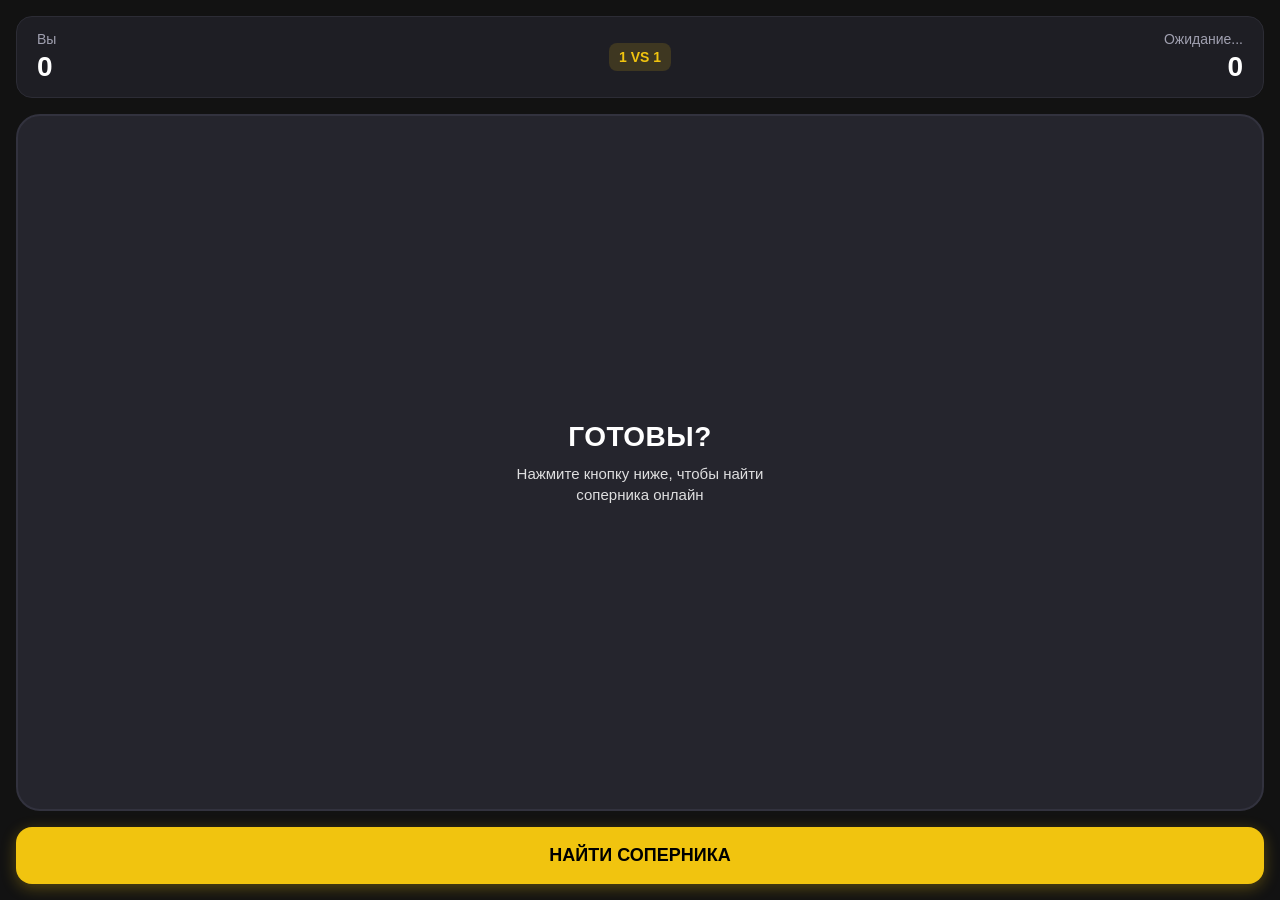
==== index.html @ ab78e8bd "Add initial HTML structure for online duel game" ====
<!DOCTYPE html>
<html lang="ru">
<head>
    <meta charset="UTF-8">
    <meta name="viewport" content="width=device-width, initial-scale=1.0, maximum-scale=1.0, user-scalable=no">
    <title>Онлайн Дуэль 1 на 1</title>
    <script src="https://telegram.org"></script>
    <style>
        * { box-sizing: border-box; user-select: none; -webkit-tap-highlight-color: transparent; }
        body, html { margin: 0; padding: 0; width: 100%; height: 100%; font-family: -apple-system, BlinkMacSystemFont, sans-serif; overflow: hidden; background: #121212; color: white; }
        .app { display: flex; flex-direction: column; height: 100vh; padding: 16px; justify-content: space-between; }
        
        .scoreboard { display: flex; justify-content: space-between; align-items: center; background: #1e1e24; padding: 14px 20px; border-radius: 16px; border: 1px solid #2c2c35; }
        .player { display: flex; flex-direction: column; width: 40%; }
        .player.right { text-align: right; }
        .p-name { font-size: 14px; color: #a0a0b0; margin-bottom: 4px; white-space: nowrap; overflow: hidden; text-overflow: ellipsis; }
        .p-score { font-size: 28px; font-weight: 800; }
        .vs { font-size: 14px; font-weight: bold; color: #f1c40f; background: rgba(241, 196, 15, 0.15); padding: 6px 10px; border-radius: 8px; }

        .arena { flex: 1; margin: 16px 0; border-radius: 24px; background: #25252d; display: flex; flex-direction: column; justify-content: center; align-items: center; text-align: center; padding: 20px; transition: background 0.1s; cursor: pointer; position: relative; border: 2px solid #32323e; }
        .arena.searching { background: #2c3e50; border-color: #3498db; }
        .arena.wait { background: #c0392b; border-color: #e74c3c; }
        .arena.go { background: #27ae60; border-color: #2ecc71; }
        
        .main-text { font-size: 28px; font-weight: 900; margin-bottom: 10px; letter-spacing: 0.5px; }
        .sub-text { font-size: 15px; opacity: 0.85; max-width: 260px; line-height: 1.4; }

        .action-btn { width: 100%; padding: 18px; font-size: 18px; font-weight: bold; border: none; border-radius: 16px; background: #f1c40f; color: #000; cursor: pointer; box-shadow: 0 4px 15px rgba(241, 196, 15, 0.3); }
        .action-btn:disabled { background: #333; color: #666; box-shadow: none; }
    </style>
</head>
<body>

<div class="app">
    <div class="scoreboard">
        <div class="player">
            <div class="p-name" id="my-name">Вы</div>
            <div class="p-score" id="my-score">0</div>
        </div>
        <div class="vs">1 VS 1</div>
        <div class="player right">
            <div class="p-name" id="opp-name">Ожидание...</div>
            <div class="p-score" id="opp-score">0</div>
        </div>
    </div>

    <div id="arena" class="arena">
        <div class="main-text" id="main-text">ГОТОВЫ?</div>
        <div class="sub-text" id="sub-text">Нажмите кнопку ниже, чтобы найти соперника онлайн</div>
    </div>

    <button id="action-btn" class="action-btn">НАЙТИ СОПЕРНИКА</button>
</div>

<script>
    if (window.Telegram && window.Telegram.WebApp) {
        const tg = window.Telegram.WebApp;
        tg.expand();
        if (tg.initDataUnsafe && tg.initDataUnsafe.user) {
            document.getElementById('my-name').innerText = tg.initDataUnsafe.user.first_name;
        }
    }

    const nicknames = ['Alex_Pro', 'Dmitry99', 'Killa_Rus', 'Maxon', 'Shadow77', 'Sanya_Win', 'Viper', 'Artem_GG'];
    let state = 'idle';
    let roundTimer = null;
    let botTimer = null;
    let startTime = 0;
    let myScore = 0;
    let oppScore = 0;

    const arena = document.getElementById('arena');
    const mainText = document.getElementById('main-text');
    const subText = document.getElementById('sub-text');
    const actionBtn = document.getElementById('action-btn');

    actionBtn.addEventListener('click', startMatchmaking);
    arena.addEventListener('pointerdown', handleTap);

    function startMatchmaking() {
        actionBtn.style.display = 'none';
        state = 'searching';
        arena.className = 'arena searching';
        mainText.innerText = 'ПОИСК ИГРОКА...';
        subText.innerText = 'Подбираем равного соперника';
        document.getElementById('opp-name').innerText = 'Поиск...';

        setTimeout(() => {
            const randomOpp = nicknames[Math.floor(Math.random() * nicknames.length)];
            document.getElementById('opp-name').innerText = randomOpp;
            startRound();
        }, 1500);
    }

    function startRound() {
        state = 'wait';
        arena.className = 'arena wait';
        mainText.innerText = 'ЖДИТЕ ЗЕЛЕНЫЙ';
        subText.innerText = 'Не нажимайте раньше времени!';

        const delay = Math.floor(Math.random() * 2500) + 1500;
        roundTimer = setTimeout(() => {
            state = 'go';
            startTime = Date.now();
            arena.className = 'arena go';
            mainText.innerText = 'ЖМИ СЕЙЧАС!';
            subText.innerText = 'Тапай по экрану!';

            if (window.Telegram && window.Telegram.WebApp && window.Telegram.WebApp.HapticFeedback) {
                window.Telegram.WebApp.HapticFeedback.impactOccurred('heavy');
            }

            const oppReaction = Math.floor(Math.random() * 160) + 230;
            botTimer = setTimeout(() => {
                if (state === 'go') {
                    finishRound(false, oppReaction + ' мс (соперник быстрее)');
                }
            }, oppReaction);

        }, delay);
    }

    function handleTap() {
        if (state === 'wait') {
            clearTimeout(roundTimer);
            finishRound(false, 'Фальстарт! Вы нажали слишком рано');
        } else if (state === 'go') {
            clearTimeout(botTimer);
            const myReaction = Date.now() - startTime;
            finishRound(true, 'Ваша реакция: ' + myReaction + ' мс');
        }
    }

    function finishRound(isWin, reason) {
        state = 'idle';
        arena.className = 'arena';
        if (isWin) {
            myScore++;
            document.getElementById('my-score').innerText = myScore;
            mainText.innerText = 'ВЫ ПОБЕДИЛИ!';
            mainText.style.color = '#2ecc71';
            if (window.Telegram && window.Telegram.WebApp && window.Telegram.WebApp.HapticFeedback) {
                window.Telegram.WebApp.HapticFeedback.notificationOccurred('success');
            }
        } else {
            oppScore++;
            document.getElementById('opp-score').innerText = oppScore;
            mainText.innerText = 'ПОРАЖЕНИЕ';
            mainText.style.color = '#e74c3c';
            if (window.Telegram && window.Telegram.WebApp && window.Telegram.WebApp.HapticFeedback) {
                window.Telegram.WebApp.HapticFeedback.notificationOccurred('error');
            }
        }
        subText.innerText = reason;
        actionBtn.innerText = 'ИГРАТЬ ЕЩЕ РАУНД';
        actionBtn.style.display = 'block';
        
        actionBtn.onclick = () => {
            mainText.style.color = 'white';
            actionBtn.style.display = 'none';
            startRound();
        };
    }
</script>
</body>
</html>
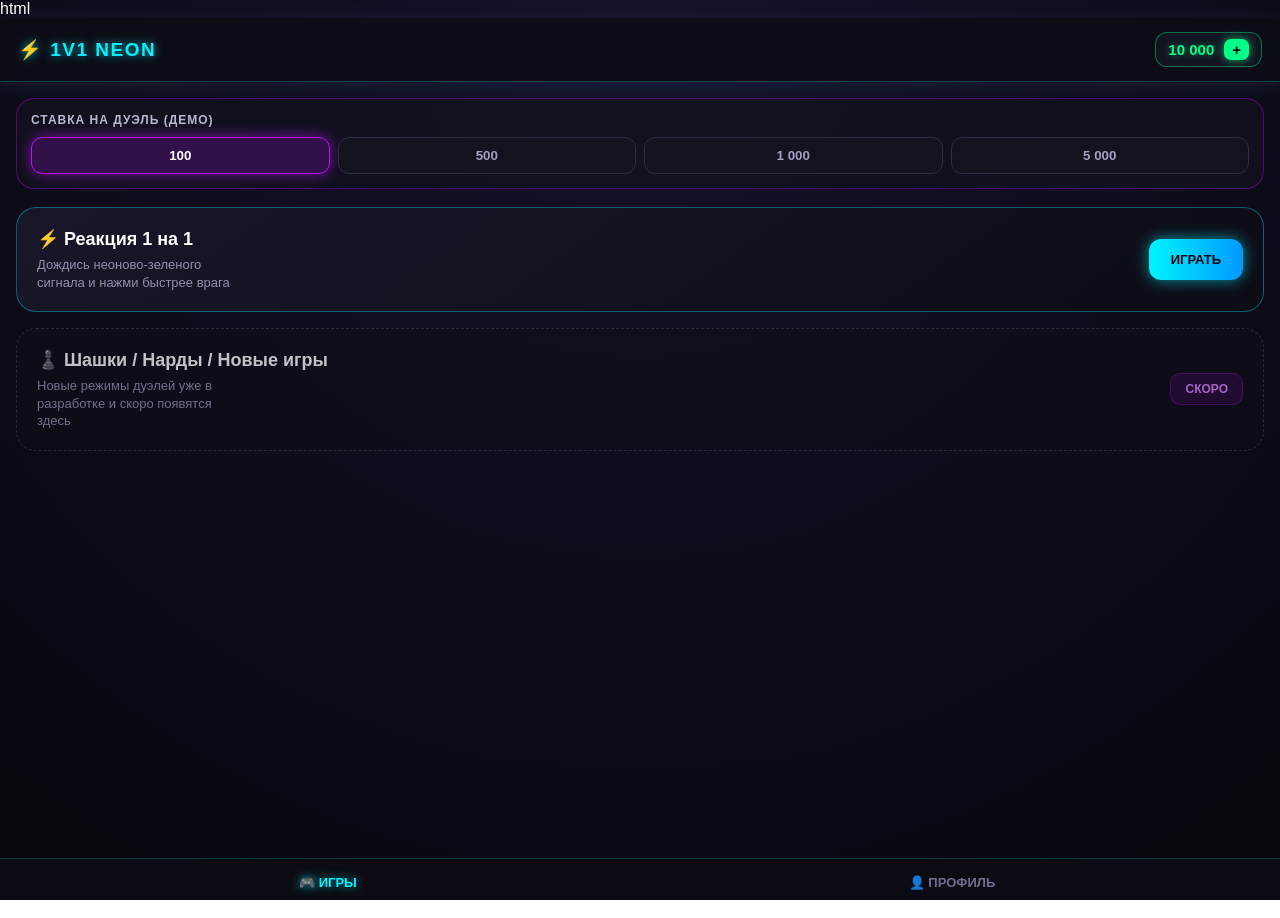
==== commit dcf8a61b: "Update index.html" ====
--- a/index.html
+++ b/index.html
@@ -1,166 +1,176 @@
+html
 <!DOCTYPE html>
 <html lang="ru">
 <head>
-    <meta charset="UTF-8">
-    <meta name="viewport" content="width=device-width, initial-scale=1.0, maximum-scale=1.0, user-scalable=no">
-    <title>Онлайн Дуэль 1 на 1</title>
-    <script src="https://telegram.org"></script>
-    <style>
-        * { box-sizing: border-box; user-select: none; -webkit-tap-highlight-color: transparent; }
-        body, html { margin: 0; padding: 0; width: 100%; height: 100%; font-family: -apple-system, BlinkMacSystemFont, sans-serif; overflow: hidden; background: #121212; color: white; }
-        .app { display: flex; flex-direction: column; height: 100vh; padding: 16px; justify-content: space-between; }
-        
-        .scoreboard { display: flex; justify-content: space-between; align-items: center; background: #1e1e24; padding: 14px 20px; border-radius: 16px; border: 1px solid #2c2c35; }
-        .player { display: flex; flex-direction: column; width: 40%; }
-        .player.right { text-align: right; }
-        .p-name { font-size: 14px; color: #a0a0b0; margin-bottom: 4px; white-space: nowrap; overflow: hidden; text-overflow: ellipsis; }
-        .p-score { font-size: 28px; font-weight: 800; }
-        .vs { font-size: 14px; font-weight: bold; color: #f1c40f; background: rgba(241, 196, 15, 0.15); padding: 6px 10px; border-radius: 8px; }
-
-        .arena { flex: 1; margin: 16px 0; border-radius: 24px; background: #25252d; display: flex; flex-direction: column; justify-content: center; align-items: center; text-align: center; padding: 20px; transition: background 0.1s; cursor: pointer; position: relative; border: 2px solid #32323e; }
-        .arena.searching { background: #2c3e50; border-color: #3498db; }
-        .arena.wait { background: #c0392b; border-color: #e74c3c; }
-        .arena.go { background: #27ae60; border-color: #2ecc71; }
-        
-        .main-text { font-size: 28px; font-weight: 900; margin-bottom: 10px; letter-spacing: 0.5px; }
-        .sub-text { font-size: 15px; opacity: 0.85; max-width: 260px; line-height: 1.4; }
-
-        .action-btn { width: 100%; padding: 18px; font-size: 18px; font-weight: bold; border: none; border-radius: 16px; background: #f1c40f; color: #000; cursor: pointer; box-shadow: 0 4px 15px rgba(241, 196, 15, 0.3); }
-        .action-btn:disabled { background: #333; color: #666; box-shadow: none; }
-    </style>
+<meta charset="UTF-8">
+<meta name="viewport" content="width=device-width, initial-scale=1.0, maximum-scale=1.0, user-scalable=no">
+<title>1V1 NEON ARENA</title>
+<link rel="stylesheet" href="style.css">
+<script src="https://telegram.org"></script>
 </head>
 <body>
-
-<div class="app">
-    <div class="scoreboard">
-        <div class="player">
-            <div class="p-name" id="my-name">Вы</div>
-            <div class="p-score" id="my-score">0</div>
-        </div>
-        <div class="vs">1 VS 1</div>
-        <div class="player right">
-            <div class="p-name" id="opp-name">Ожидание...</div>
-            <div class="p-score" id="opp-score">0</div>
+<div class="layout">
+    <div class="header">
+        <div class="logo">⚡ 1V1 NEON</div>
+        <div class="balance-box">
+            <span class="balance-val" id="balance-display">10 000</span>
+            <button class="add-btn" onclick="addDemoMoney()">+</button>
         </div>
     </div>
-
-    <div id="arena" class="arena">
-        <div class="main-text" id="main-text">ГОТОВЫ?</div>
-        <div class="sub-text" id="sub-text">Нажмите кнопку ниже, чтобы найти соперника онлайн</div>
+    <div class="content">
+        <div id="screen-games" class="screen active">
+            <div class="bet-selector">
+                <div class="bet-title">Ставка на дуэль (Демо)</div>
+                <div class="bet-buttons">
+                    <button class="bet-btn selected" onclick="setBet(100, this)">100</button>
+                    <button class="bet-btn" onclick="setBet(500, this)">500</button>
+                    <button class="bet-btn" onclick="setBet(1000, this)">1 000</button>
+                    <button class="bet-btn" onclick="setBet(5000, this)">5 000</button>
+                </div>
+            </div>
+            <div class="game-card">
+                <div class="game-info">
+                    <h3>⚡ Реакция 1 на 1</h3>
+                    <p>Дождись неоново-зеленого сигнала и нажми быстрее врага</p>
+                </div>
+                <button class="play-btn" onclick="startReactionMatch()">ИГРАТЬ</button>
+            </div>
+            <div class="game-card coming-soon">
+                <div class="game-info">
+                    <h3>♟️ Шашки / Нарды / Новые игры</h3>
+                    <p>Новые режимы дуэлей уже в разработке и скоро появятся здесь</p>
+                </div>
+                <div class="soon-badge">СКОРО</div>
+            </div>
+        </div>
+        <div id="screen-profile" class="screen">
+            <div class="profile-card">
+                <div class="avatar-circle" id="current-avatar">🦁</div>
+                <div class="user-name" id="profile-name">Игрок</div>
+                <div class="demo-badge">ДЕМО-РЕЖИМ • БЕСКОНЕЧНЫЙ БАЛАНС</div>
+                <div style="font-size: 12px; color: #8e8eb0;">Сменить аватар:</div>
+                <div class="avatars-grid">
+                    <button class="ava-opt" onclick="changeAvatar('🦁')">🦁</button>
+                    <button class="ava-opt" onclick="changeAvatar('🐺')">🐺</button>
+                    <button class="ava-opt" onclick="changeAvatar('👑')">👑</button>
+                    <button class="ava-opt" onclick="changeAvatar('👾')">👾</button>
+                    <button class="ava-opt" onclick="changeAvatar('🥷')">🥷</button>
+                </div>
+            </div>
+            <div class="stats-row">
+                <div class="stat-box">
+                    <div class="stat-num" id="stat-wins" style="color: #00ff88;">0</div>
+                    <div class="stat-label">Побед</div>
+                </div>
+                <div class="stat-box">
+                    <div class="stat-num" id="stat-losses" style="color: #ff0055;">0</div>
+                    <div class="stat-label">Поражений</div>
+                </div>
+            </div>
+            <button class="withdraw-btn" onclick="alert('Вывод средств находится в разработке!')">🔒 ВЫВОД СРЕДСТВ (СКОРО)</button>
+            <button class="reset-btn" onclick="resetDemo()">Сбросить демо-прогресс</button>
+        </div>
+        <div id="screen-reaction" class="screen">
+            <div class="game-header">
+                <button class="back-btn" onclick="switchTab('games')">← В меню</button>
+                <div class="pot-badge" id="react-pot">Банк: 200</div>
+            </div>
+            <div class="duel-bar">
+                <div class="duel-player">
+                    <span class="duel-ava" id="duel-my-ava">🦁</span>
+                    <span class="duel-name" id="duel-my-name">Вы</span>
+                </div>
+                <div class="duel-vs">VS</div>
+                <div class="duel-player right">
+                    <span class="duel-name" id="duel-opp-name">Поиск...</span>
+                    <span class="duel-ava" id="duel-opp-ava">❓</span>
+                </div>
+            </div>
+            <div id="react-arena" class="arena" onpointerdown="handleReactTap()">
+                <div class="arena-title" id="react-title">ПОИСК СОПЕРНИКА...</div>
+                <div class="arena-sub" id="react-sub">Подбираем игрока со ставкой 100</div>
+            </div>
+        </div>
     </div>
-
-    <button id="action-btn" class="action-btn">НАЙТИ СОПЕРНИКА</button>
+    <div class="nav" id="bottom-nav">
+        <div class="nav-item active" id="nav-games" onclick="switchTab('games')">🎮 ИГРЫ</div>
+        <div class="nav-item" id="nav-profile" onclick="switchTab('profile')">👤 ПРОФИЛЬ</div>
+    </div>
 </div>
-
 <script>
-    if (window.Telegram && window.Telegram.WebApp) {
-        const tg = window.Telegram.WebApp;
-        tg.expand();
-        if (tg.initDataUnsafe && tg.initDataUnsafe.user) {
-            document.getElementById('my-name').innerText = tg.initDataUnsafe.user.first_name;
-        }
-    }
-
-    const nicknames = ['Alex_Pro', 'Dmitry99', 'Killa_Rus', 'Maxon', 'Shadow77', 'Sanya_Win', 'Viper', 'Artem_GG'];
-    let state = 'idle';
-    let roundTimer = null;
-    let botTimer = null;
-    let startTime = 0;
-    let myScore = 0;
-    let oppScore = 0;
-
-    const arena = document.getElementById('arena');
-    const mainText = document.getElementById('main-text');
-    const subText = document.getElementById('sub-text');
-    const actionBtn = document.getElementById('action-btn');
-
-    actionBtn.addEventListener('click', startMatchmaking);
-    arena.addEventListener('pointerdown', handleTap);
-
-    function startMatchmaking() {
-        actionBtn.style.display = 'none';
-        state = 'searching';
-        arena.className = 'arena searching';
-        mainText.innerText = 'ПОИСК ИГРОКА...';
-        subText.innerText = 'Подбираем равного соперника';
-        document.getElementById('opp-name').innerText = 'Поиск...';
-
-        setTimeout(() => {
-            const randomOpp = nicknames[Math.floor(Math.random() * nicknames.length)];
-            document.getElementById('opp-name').innerText = randomOpp;
-            startRound();
-        }, 1500);
-    }
-
-    function startRound() {
-        state = 'wait';
-        arena.className = 'arena wait';
-        mainText.innerText = 'ЖДИТЕ ЗЕЛЕНЫЙ';
-        subText.innerText = 'Не нажимайте раньше времени!';
-
-        const delay = Math.floor(Math.random() * 2500) + 1500;
-        roundTimer = setTimeout(() => {
-            state = 'go';
-            startTime = Date.now();
-            arena.className = 'arena go';
-            mainText.innerText = 'ЖМИ СЕЙЧАС!';
-            subText.innerText = 'Тапай по экрану!';
-
-            if (window.Telegram && window.Telegram.WebApp && window.Telegram.WebApp.HapticFeedback) {
-                window.Telegram.WebApp.HapticFeedback.impactOccurred('heavy');
-            }
-
-            const oppReaction = Math.floor(Math.random() * 160) + 230;
-            botTimer = setTimeout(() => {
-                if (state === 'go') {
-                    finishRound(false, oppReaction + ' мс (соперник быстрее)');
-                }
-            }, oppReaction);
-
-        }, delay);
-    }
-
-    function handleTap() {
-        if (state === 'wait') {
-            clearTimeout(roundTimer);
-            finishRound(false, 'Фальстарт! Вы нажали слишком рано');
-        } else if (state === 'go') {
-            clearTimeout(botTimer);
-            const myReaction = Date.now() - startTime;
-            finishRound(true, 'Ваша реакция: ' + myReaction + ' мс');
-        }
-    }
-
-    function finishRound(isWin, reason) {
-        state = 'idle';
-        arena.className = 'arena';
-        if (isWin) {
-            myScore++;
-            document.getElementById('my-score').innerText = myScore;
-            mainText.innerText = 'ВЫ ПОБЕДИЛИ!';
-            mainText.style.color = '#2ecc71';
-            if (window.Telegram && window.Telegram.WebApp && window.Telegram.WebApp.HapticFeedback) {
-                window.Telegram.WebApp.HapticFeedback.notificationOccurred('success');
-            }
-        } else {
-            oppScore++;
-            document.getElementById('opp-score').innerText = oppScore;
-            mainText.innerText = 'ПОРАЖЕНИЕ';
-            mainText.style.color = '#e74c3c';
-            if (window.Telegram && window.Telegram.WebApp && window.Telegram.WebApp.HapticFeedback) {
-                window.Telegram.WebApp.HapticFeedback.notificationOccurred('error');
-            }
-        }
-        subText.innerText = reason;
-        actionBtn.innerText = 'ИГРАТЬ ЕЩЕ РАУНД';
-        actionBtn.style.display = 'block';
+let userName = 'Игрок';
+if (window.Telegram?.WebApp) {
+    window.Telegram.WebApp.expand();
+    if (window.Telegram.WebApp.initDataUnsafe?.user) userName = window.Telegram.WebApp.initDataUnsafe.user.first_name;
+}
+document.getElementById('profile-name').innerText = userName;
+document.getElementById('duel-my-name').innerText = userName;
+let balance = parseInt(localStorage.getItem('demo_balance'));
+if (isNaN(balance)) balance = 10000;
+let wins = parseInt(localStorage.getItem('demo_wins')) || 0;
+let losses = parseInt(localStorage.getItem('demo_losses')) || 0;
+let avatar = localStorage.getItem('demo_avatar') || '🦁';
+let currentBet = 100;
+const bots = [{ name: 'CyberWolf', ava: '🐺' }, { name: 'Shadow_X', ava: '🥷' }, { name: 'NeonKing', ava: '👑' }, { name: 'Viper777', ava: '👾' }];
+updateUI();
+function updateUI() {
+    document.getElementById('balance-display').innerText = balance.toLocaleString('ru-RU');
+    document.getElementById('stat-wins').innerText = wins;
+    document.getElementById('stat-losses').innerText = losses;
+    document.getElementById('current-avatar').innerText = avatar;
+    document.getElementById('duel-my-ava').innerText = avatar;
+    localStorage.setItem('demo_balance', balance); localStorage.setItem('demo_wins', wins); localStorage.setItem('demo_losses', losses); localStorage.setItem('demo_avatar', avatar);
+}
+function addDemoMoney() { balance += 10000; updateUI(); }
+function changeAvatar(e) { avatar = e; updateUI(); }
+function setBet(a, b) { currentBet = a; document.querySelectorAll('.bet-btn').forEach(x => x.classList.remove('selected')); b.classList.add('selected'); }
+function resetDemo() { balance = 10000; wins = 0; losses = 0; updateUI(); }
+let searchTimer = null, reactTimer = null, botReactTimer = null, reactState = 'idle', reactStart = 0;
+function switchTab(tab) {
+    clearTimeout(searchTimer); clearTimeout(reactTimer); clearTimeout(botReactTimer); reactState = 'idle';
+    document.querySelectorAll('.screen').forEach(s => s.classList.remove('active'));
+    document.querySelectorAll('.nav-item').forEach(n => n.classList.remove('active'));
+    document.getElementById('screen-' + tab).classList.add('active');
+    if (tab === 'games' || tab === 'profile') { document.getElementById('bottom-nav').style.display = 'flex'; document.getElementById('nav-' + tab).classList.add('active'); }
+    else { document.getElementById('bottom-nav').style.display = 'none'; }
+}
+function startReactionMatch() {
+    if (balance < currentBet) { alert('Нажми зеленый "+" вверху экрана для пополнения!'); return; }
+    switchTab('reaction');
+    const arena = document.getElementById('react-arena'), title = document.getElementById('react-title'), sub = document.getElementById('react-sub');
+    document.getElementById('react-pot').innerText = 'Банк: ' + (currentBet * 2);
+    document.getElementById('duel-opp-name').innerText = 'Поиск...'; document.getElementById('duel-opp-ava').innerText = '❓';
+    reactState = 'searching'; arena.className = 'arena searching';
+    title.innerText = 'ПОИСК СОПЕРНИКА...'; sub.innerText = 'Ставка: ' + currentBet;
+    searchTimer = setTimeout(() => {
+        const opp = bots[Math.floor(Math.random() * bots.length)];
+        document.getElementById('duel-opp-name').innerText = opp.name; document.getElementById('duel-opp-ava').innerText = opp.ava;
+        reactState = 'idle'; arena.className = 'arena';
+        title.innerText = 'СОПЕРНИК НАЙДЕН!'; sub.innerText = 'Нажми на экран для старта';
+    }, 1200);
+}
+function handleReactTap() {
+    if (reactState === 'searching') return;
+    const arena = document.getElementById('react-arena'), title = document.getElementById('react-title'), sub = document.getElementById('react-sub');
+    if (reactState === 'idle') {
+        if (balance < currentBet) { alert('Пополни баланс через "+"!'); return; }
+        balance -= currentBet; updateUI();
+        reactState = 'wait'; arena.className = 'arena wait'; title.innerText = 'ЖДИ ЗЕЛЕНЫЙ...'; sub.innerText = 'Не тапай раньше времени!';
+        reactTimer = setTimeout(() => {
+            reactState = 'go'; reactStart = Date.now(); arena.className = 'arena go'; title.innerText = 'ЖМИ СЕЙЧАС!'; sub.innerText = 'Быстрее соперника!';
+            const botTime = Math.floor(Math.random() * 160) + 230;
+            botReactTimer = setTimeout(() => {
+                if (reactState === 'go') { reactState = 'idle'; arena.className = 'arena'; losses++; updateUI(); title.innerText = 'ПОРАЖЕНИЕ'; sub.innerText = 'Соперник: ' + botTime + ' мс. Тапни еще.'; }
+            }, botTime);
+        }, Math.floor(Math.random() * 2500) + 1500);
+    } else if (reactState === 'wait') {
+        clearTimeout(reactTimer); reactState = 'idle'; arena.className = 'arena'; losses++; updateUI();
+        title.innerText = 'ФАЛЬСТАРТ!'; sub.innerText = 'Слишком рано! Нажми еще раз.';
+    } else if (reactState === 'go') {
+        clearTimeout(botReactTimer); const myTime = Date.now() - reactStart;
+        reactState = 'idle'; arena.className = 'arena'; balance += currentBet * 2; wins++; updateUI();
+title.innerText = 'ПОБЕДА! +' + (currentBet * 2); sub.innerText = 'Реакция: ' + myTime + ' мс! Тапни для новой игры.';
+}
+}
         
-        actionBtn.onclick = () => {
-            mainText.style.color = 'white';
-            actionBtn.style.display = 'none';
-            startRound();
-        };
-    }
-</script>
-</body>
-</html>
+      
--- a/style.css
+++ b/style.css
@@ -0,0 +1,52 @@
+* { box-sizing: border-box; user-select: none; -webkit-tap-highlight-color: transparent; }
+body, html { margin: 0; padding: 0; width: 100%; height: 100%; font-family: -apple-system, BlinkMacSystemFont, sans-serif; background: radial-gradient(circle at top, #17102c 0%, #07070c 100%); color: #fff; overflow: hidden; }
+.layout { display: flex; flex-direction: column; height: 100vh; }
+.header { display: flex; justify-content: space-between; align-items: center; padding: 14px 18px; background: rgba(13, 13, 22, 0.9); border-bottom: 1px solid rgba(0, 243, 255, 0.25); box-shadow: 0 4px 20px rgba(0, 243, 255, 0.08); }
+.logo { font-weight: 900; font-size: 19px; letter-spacing: 1.5px; color: #00f3ff; text-shadow: 0 0 10px rgba(0, 243, 255, 0.7); }
+.balance-box { display: flex; align-items: center; background: rgba(20, 20, 35, 0.9); padding: 6px 12px; border-radius: 12px; gap: 10px; border: 1px solid rgba(0, 255, 136, 0.4); }
+.balance-val { font-weight: 800; font-size: 15px; color: #00ff88; text-shadow: 0 0 8px rgba(0, 255, 136, 0.5); }
+.add-btn { background: #00ff88; color: #050508; border: none; border-radius: 7px; font-weight: 900; font-size: 15px; padding: 2px 8px; cursor: pointer; box-shadow: 0 0 10px rgba(0, 255, 136, 0.7); }
+.content { flex: 1; overflow-y: auto; padding: 16px; }
+.screen { display: none; flex-direction: column; height: 100%; }
+.screen.active { display: flex; }
+.bet-selector { background: rgba(18, 18, 30, 0.85); padding: 14px; border-radius: 18px; margin-bottom: 18px; border: 1px solid rgba(188, 19, 254, 0.35); }
+.bet-title { font-size: 12px; color: #b8b8d0; margin-bottom: 10px; text-transform: uppercase; letter-spacing: 1px; font-weight: 700; }
+.bet-buttons { display: flex; gap: 8px; }
+.bet-btn { flex: 1; padding: 10px; background: #131320; border: 1px solid #2d2d44; color: #a0a0c0; border-radius: 11px; font-weight: 800; cursor: pointer; }
+.bet-btn.selected { background: rgba(188, 19, 254, 0.2); color: #fff; border-color: #bc13fe; box-shadow: 0 0 14px rgba(188, 19, 254, 0.6); }
+.game-card { background: linear-gradient(145deg, rgba(24, 24, 42, 0.95) 0%, rgba(12, 12, 22, 0.98) 100%); border: 1px solid rgba(0, 243, 255, 0.35); border-radius: 20px; padding: 20px; margin-bottom: 16px; display: flex; justify-content: space-between; align-items: center; }
+.game-card.coming-soon { border: 1px dashed rgba(140, 140, 175, 0.3); background: rgba(15, 15, 24, 0.6); opacity: 0.75; }
+.game-info h3 { margin: 0 0 6px 0; font-size: 18px; color: #fff; }
+.game-info p { margin: 0; font-size: 13px; color: #9090b0; line-height: 1.35; max-width: 195px; }
+.play-btn { background: linear-gradient(90deg, #00f3ff 0%, #0099ff 100%); color: #05050a; border: none; padding: 13px 22px; border-radius: 12px; font-weight: 900; font-size: 13px; cursor: pointer; box-shadow: 0 0 15px rgba(0, 243, 255, 0.6); }
+.soon-badge { background: rgba(188, 19, 254, 0.15); color: #d884ff; border: 1px solid rgba(188, 19, 254, 0.35); padding: 8px 14px; border-radius: 10px; font-size: 12px; font-weight: 800; }
+.profile-card { background: rgba(18, 18, 30, 0.85); border-radius: 22px; padding: 20px; text-align: center; border: 1px solid rgba(0, 243, 255, 0.3); margin-bottom: 14px; }
+.avatar-circle { width: 76px; height: 76px; background: #131322; border-radius: 50%; margin: 0 auto 10px; display: flex; justify-content: center; align-items: center; font-size: 38px; border: 2px solid #00f3ff; box-shadow: 0 0 18px rgba(0, 243, 255, 0.5); }
+.user-name { font-size: 20px; font-weight: 900; margin-bottom: 6px; }
+.demo-badge { display: inline-block; background: rgba(0, 255, 136, 0.12); color: #00ff88; font-size: 11px; font-weight: 800; padding: 5px 12px; border-radius: 8px; margin-bottom: 14px; border: 1px solid rgba(0, 255, 136, 0.35); }
+.avatars-grid { display: flex; justify-content: center; gap: 10px; margin-top: 8px; }
+.ava-opt { font-size: 22px; background: #131322; border: 1px solid #2d2d44; border-radius: 12px; padding: 6px 10px; cursor: pointer; }
+.stats-row { display: flex; gap: 12px; margin-bottom: 14px; }
+.stat-box { flex: 1; background: rgba(18, 18, 30, 0.85); padding: 12px; border-radius: 16px; text-align: center; border: 1px solid #2a2a3d; }
+.stat-num { font-size: 22px; font-weight: 900; margin-bottom: 2px; }
+.stat-label { font-size: 11px; color: #8e8eb0; text-transform: uppercase; }
+.withdraw-btn { width: 100%; padding: 15px; background: rgba(20, 20, 34, 0.8); color: #8888a8; border: 1px dashed rgba(188, 19, 254, 0.45); border-radius: 16px; font-weight: 800; font-size: 13px; cursor: pointer; margin-bottom: 10px; }
+.reset-btn { width: 100%; padding: 10px; background: transparent; color: #5e5e7a; border: none; font-size: 12px; cursor: pointer; }
+.game-header { display: flex; justify-content: space-between; align-items: center; margin-bottom: 12px; }
+.back-btn { background: #181828; color: #00f3ff; border: 1px solid rgba(0, 243, 255, 0.35); padding: 8px 14px; border-radius: 10px; font-weight: 800; cursor: pointer; }
+.pot-badge { background: rgba(188, 19, 254, 0.15); color: #e879f9; border: 1px solid rgba(188, 19, 254, 0.4); padding: 6px 14px; border-radius: 10px; font-weight: 800; font-size: 14px; }
+.duel-bar { display: flex; justify-content: space-between; align-items: center; background: rgba(18, 18, 30, 0.9); border: 1px solid #2b2b40; border-radius: 16px; padding: 10px 14px; margin-bottom: 12px; }
+.duel-player { display: flex; align-items: center; gap: 8px; width: 42%; }
+.duel-player.right { justify-content: flex-end; text-align: right; }
+.duel-ava { font-size: 24px; }
+.duel-name { font-size: 13px; font-weight: 700; color: #d0d0e8; white-space: nowrap; overflow: hidden; text-overflow: ellipsis; }
+.duel-vs { font-size: 12px; font-weight: 900; color: #00f3ff; text-shadow: 0 0 8px rgba(0,243,255,0.6); }
+.arena { flex: 1; border-radius: 24px; background: rgba(18, 18, 30, 0.9); display: flex; flex-direction: column; justify-content: center; align-items: center; text-align: center; padding: 20px; border: 2px solid rgba(0, 243, 255, 0.35); box-shadow: 0 0 25px rgba(0, 243, 255, 0.1); cursor: pointer; }
+.arena.searching { border-color: #bc13fe; box-shadow: 0 0 30px rgba(188, 19, 254, 0.35); }
+.arena.wait { background: rgba(255, 0, 85, 0.25); border-color: #ff0055; box-shadow: 0 0 35px rgba(255, 0, 85, 0.5); }
+.arena.go { background: rgba(0, 255, 136, 0.25); border-color: #00ff88; box-shadow: 0 0 40px rgba(0, 255, 136, 0.6); }
+.arena-title { font-size: 25px; font-weight: 900; margin-bottom: 10px; }
+.arena-sub { font-size: 14px; color: #c0c0d8; max-width: 260px; line-height: 1.4; }
+.nav { display: flex; background: rgba(12, 12, 20, 0.95); border-top: 1px solid rgba(0, 243, 255, 0.2); padding: 8px 16px 20px; }
+.nav-item { flex: 1; text-align: center; color: #6e6e8f; font-size: 13px; font-weight: 800; padding: 8px; cursor: pointer; }
+.nav-item.active { color: #00f3ff; text-shadow: 0 0 10px rgba(0, 243, 255, 0.7); }
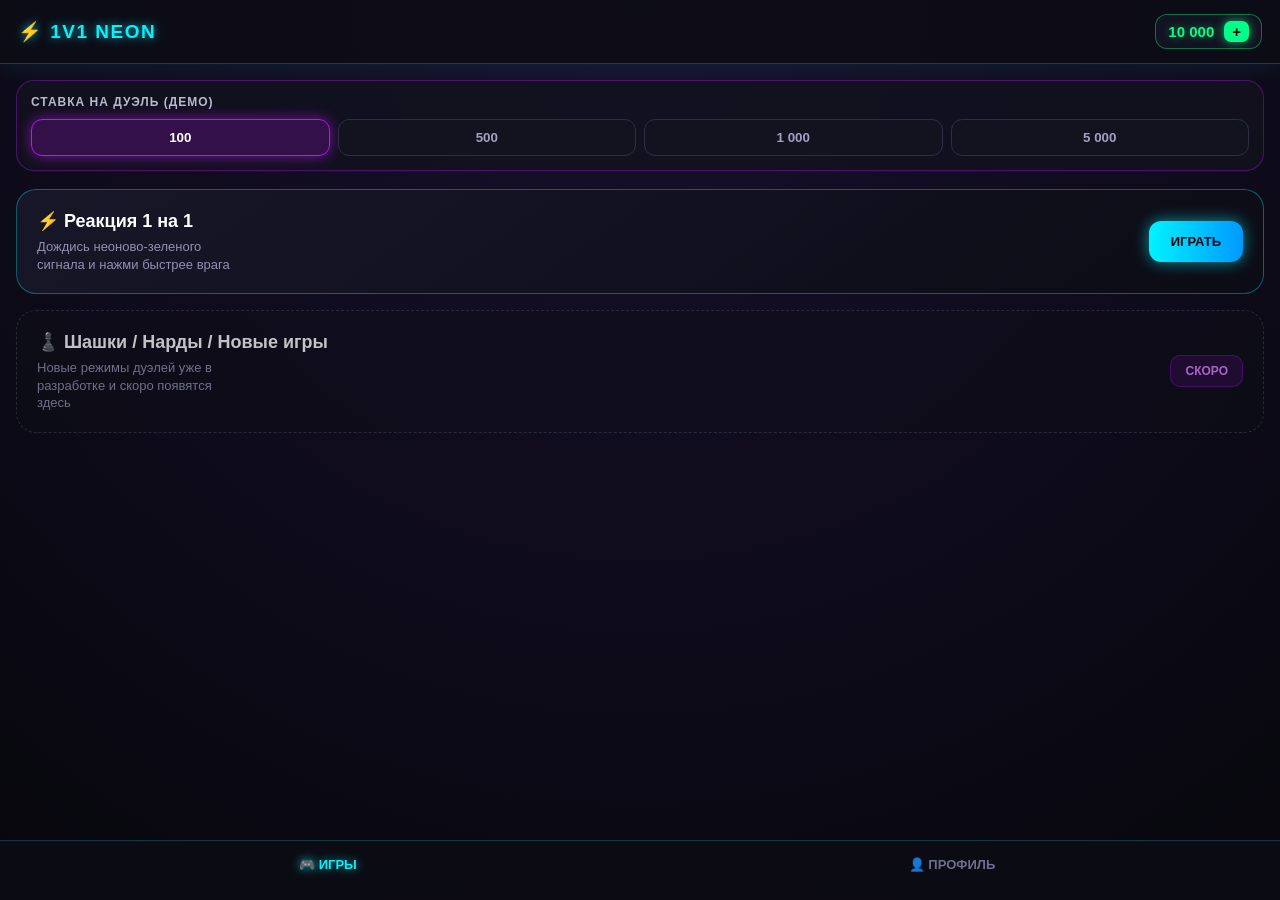
==== commit 14cb7204: "Fix HTML structure and close script and body tags" ====
--- a/index.html
+++ b/index.html
@@ -1,4 +1,3 @@
-html
 <!DOCTYPE html>
 <html lang="ru">
 <head>
@@ -172,5 +171,7 @@
 title.innerText = 'ПОБЕДА! +' + (currentBet * 2); sub.innerText = 'Реакция: ' + myTime + ' мс! Тапни для новой игры.';
 }
 }
-        
+</script>
+</body>
+</html>    
       
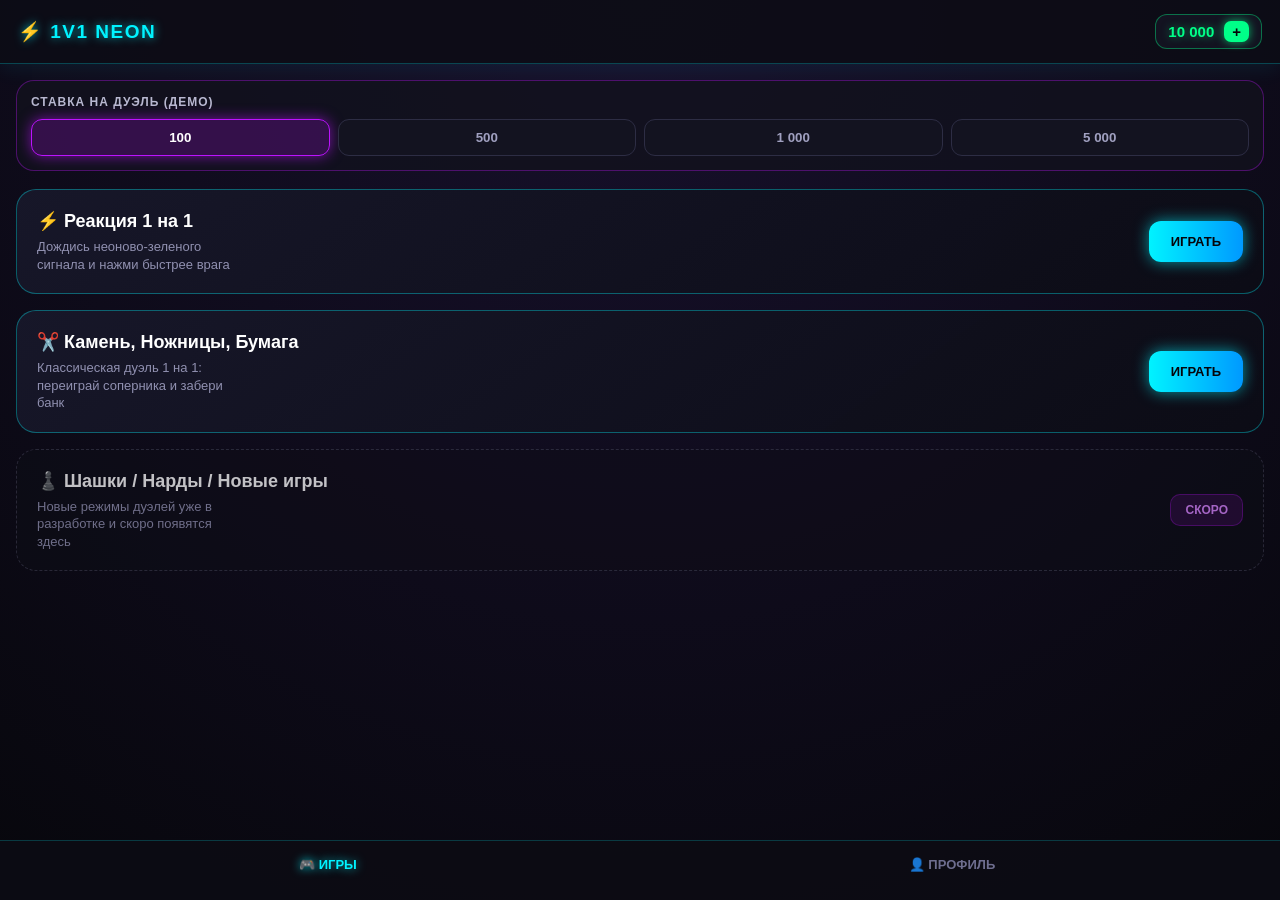
==== commit 9df1197e: "Add Rock, Paper, Scissors game section to index.html" ====
--- a/index.html
+++ b/index.html
@@ -34,6 +34,13 @@
                 </div>
                 <button class="play-btn" onclick="startReactionMatch()">ИГРАТЬ</button>
             </div>
+            <div class="game-card">
+  <div class="game-info">
+    <h3>✂️ Камень, Ножницы, Бумага</h3>
+    <p>Классическая дуэль 1 на 1: переиграй соперника и забери банк</p>
+  </div>
+  <button class="play-btn" onclick="localStorage.setItem('gorro_bet', currentBet); location.href='rps.html'">ИГРАТЬ</button>
+</div>
             <div class="game-card coming-soon">
                 <div class="game-info">
                     <h3>♟️ Шашки / Нарды / Новые игры</h3>
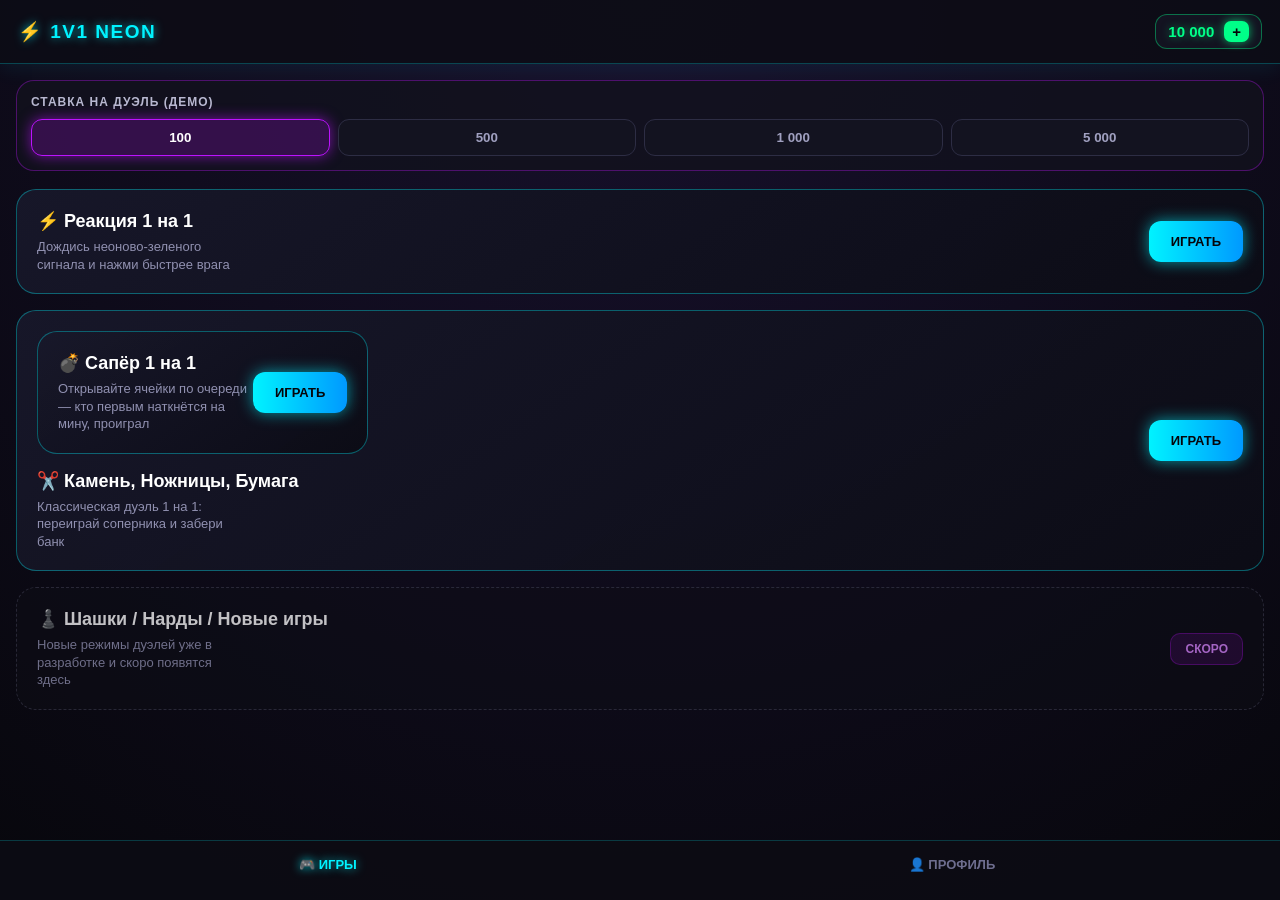
==== commit 07201c10: "Update index.html" ====
--- a/index.html
+++ b/index.html
@@ -36,6 +36,13 @@
             </div>
             <div class="game-card">
   <div class="game-info">
+      <div class="game-card">
+  <div class="game-info">
+    <h3>💣 Сапёр 1 на 1</h3>
+    <p>Открывайте ячейки по очереди — кто первым наткнётся на мину, проиграл</p>
+  </div>
+  <button class="play-btn" onclick="localStorage.setItem('gorro_bet', currentBet); location.href='mines.html'">ИГРАТЬ</button>
+</div>
     <h3>✂️ Камень, Ножницы, Бумага</h3>
     <p>Классическая дуэль 1 на 1: переиграй соперника и забери банк</p>
   </div>
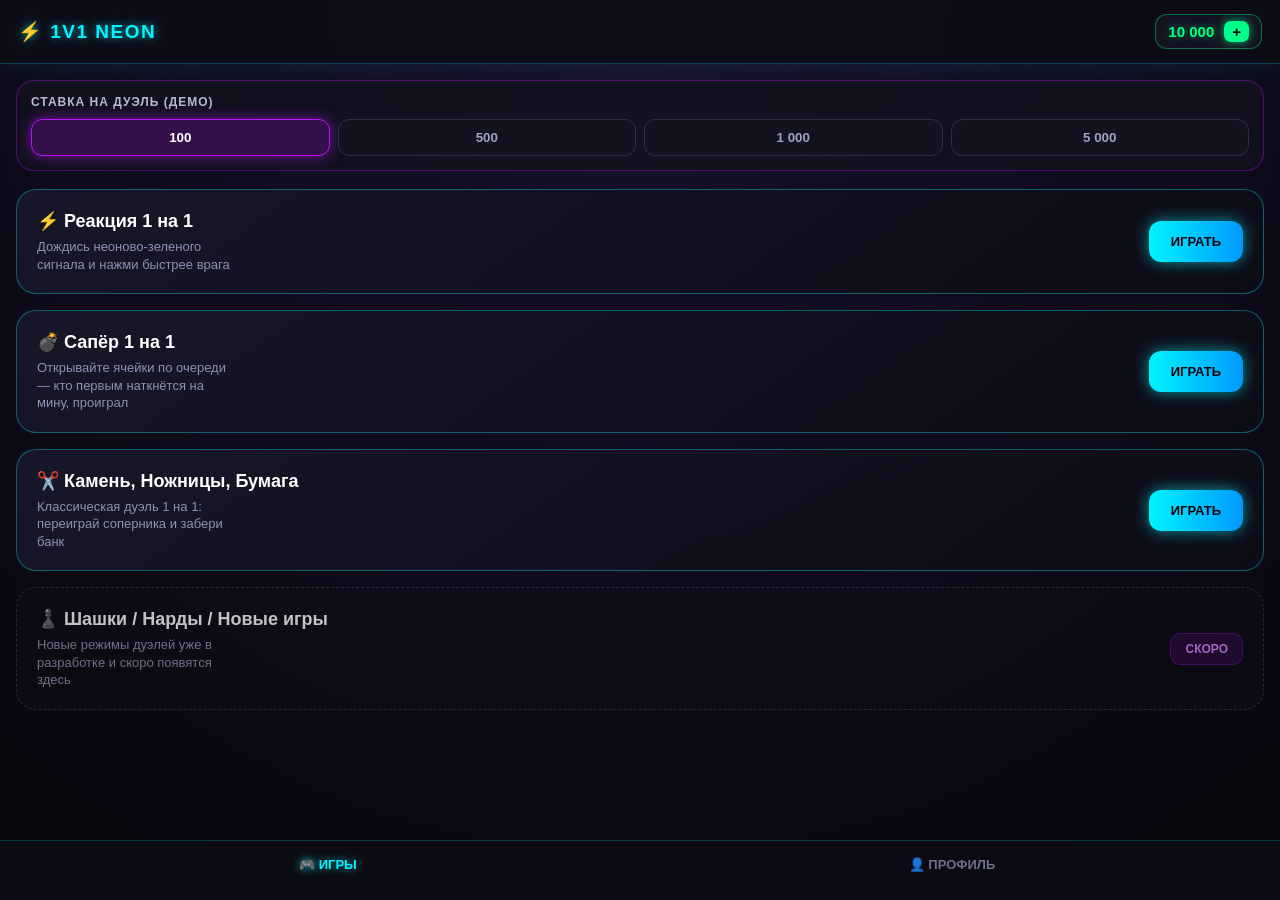
==== commit aa9ba1a3: "Add new game card for Rock, Paper, Scissors" ====
--- a/index.html
+++ b/index.html
@@ -34,8 +34,6 @@
                 </div>
                 <button class="play-btn" onclick="startReactionMatch()">ИГРАТЬ</button>
             </div>
-            <div class="game-card">
-  <div class="game-info">
       <div class="game-card">
   <div class="game-info">
     <h3>💣 Сапёр 1 на 1</h3>
@@ -43,6 +41,8 @@
   </div>
   <button class="play-btn" onclick="localStorage.setItem('gorro_bet', currentBet); location.href='mines.html'">ИГРАТЬ</button>
 </div>
+   <div class="game-card">
+  <div class="game-info">
     <h3>✂️ Камень, Ножницы, Бумага</h3>
     <p>Классическая дуэль 1 на 1: переиграй соперника и забери банк</p>
   </div>
